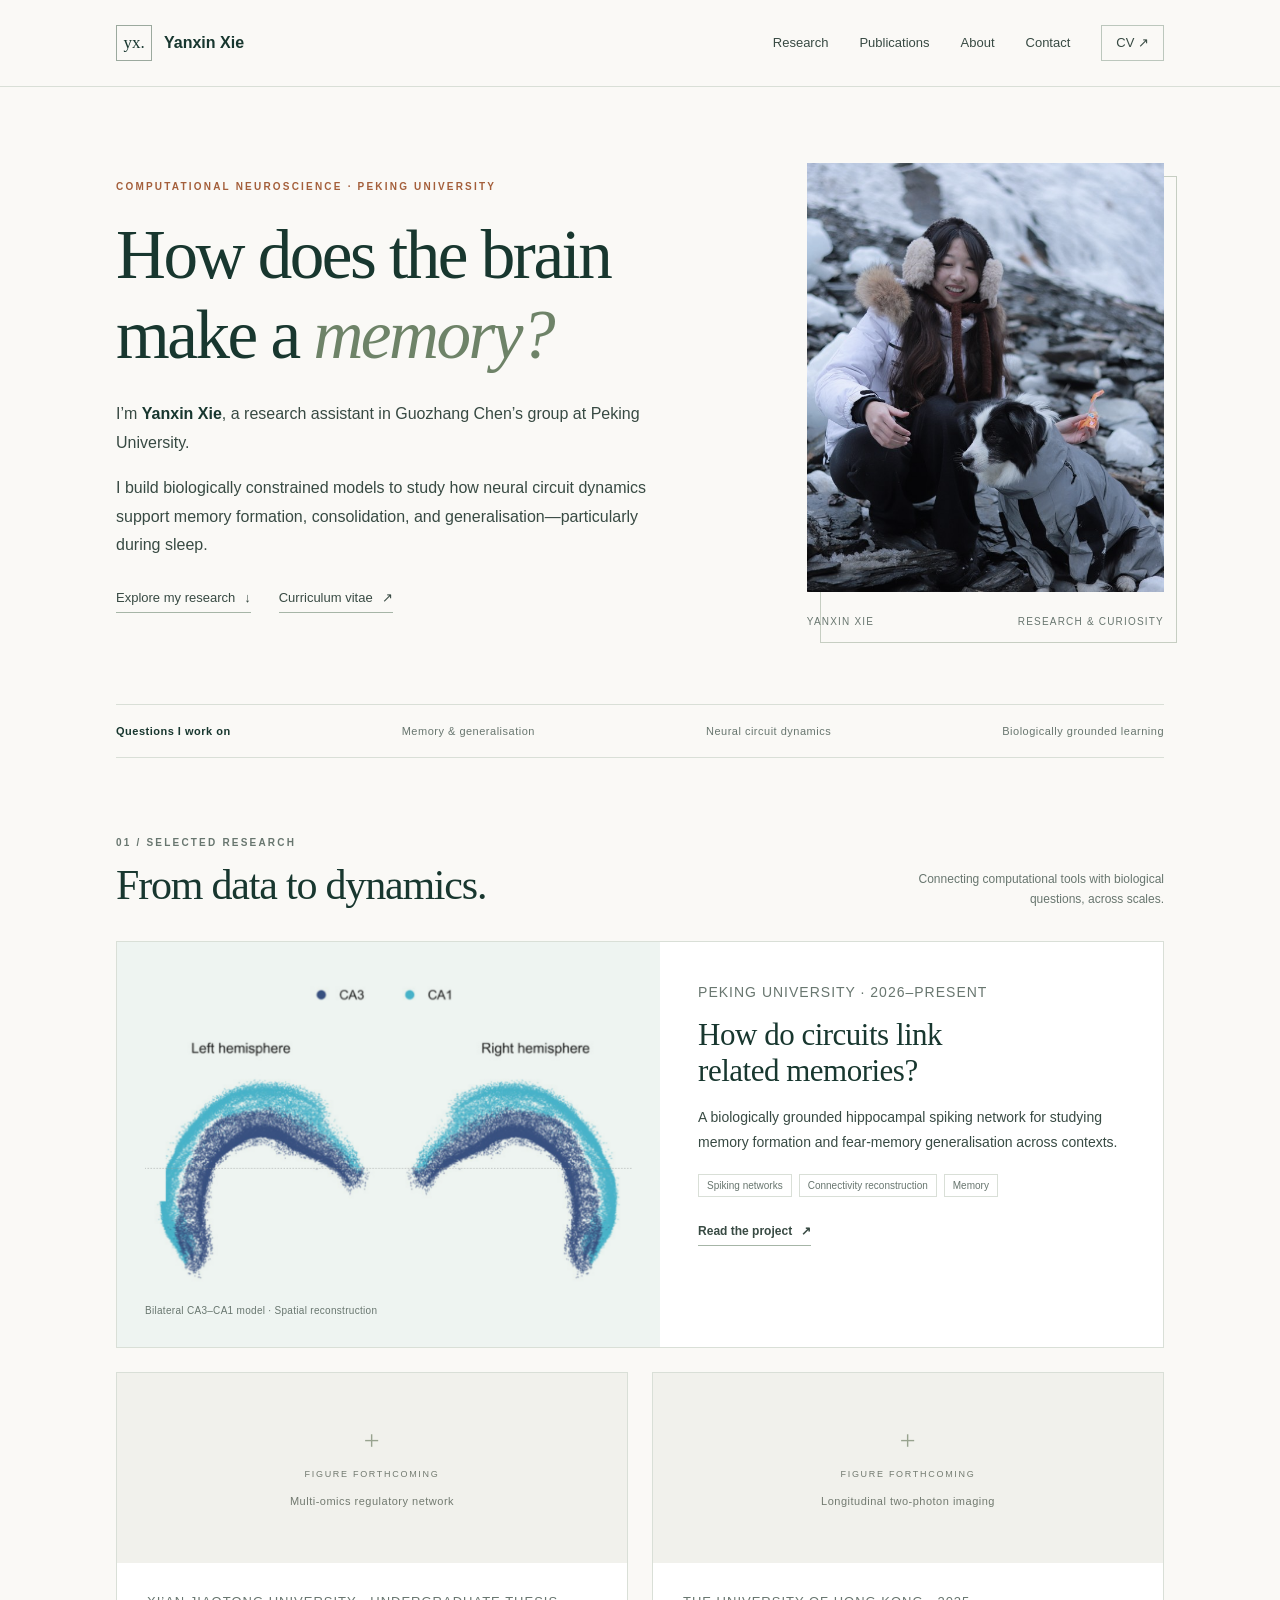
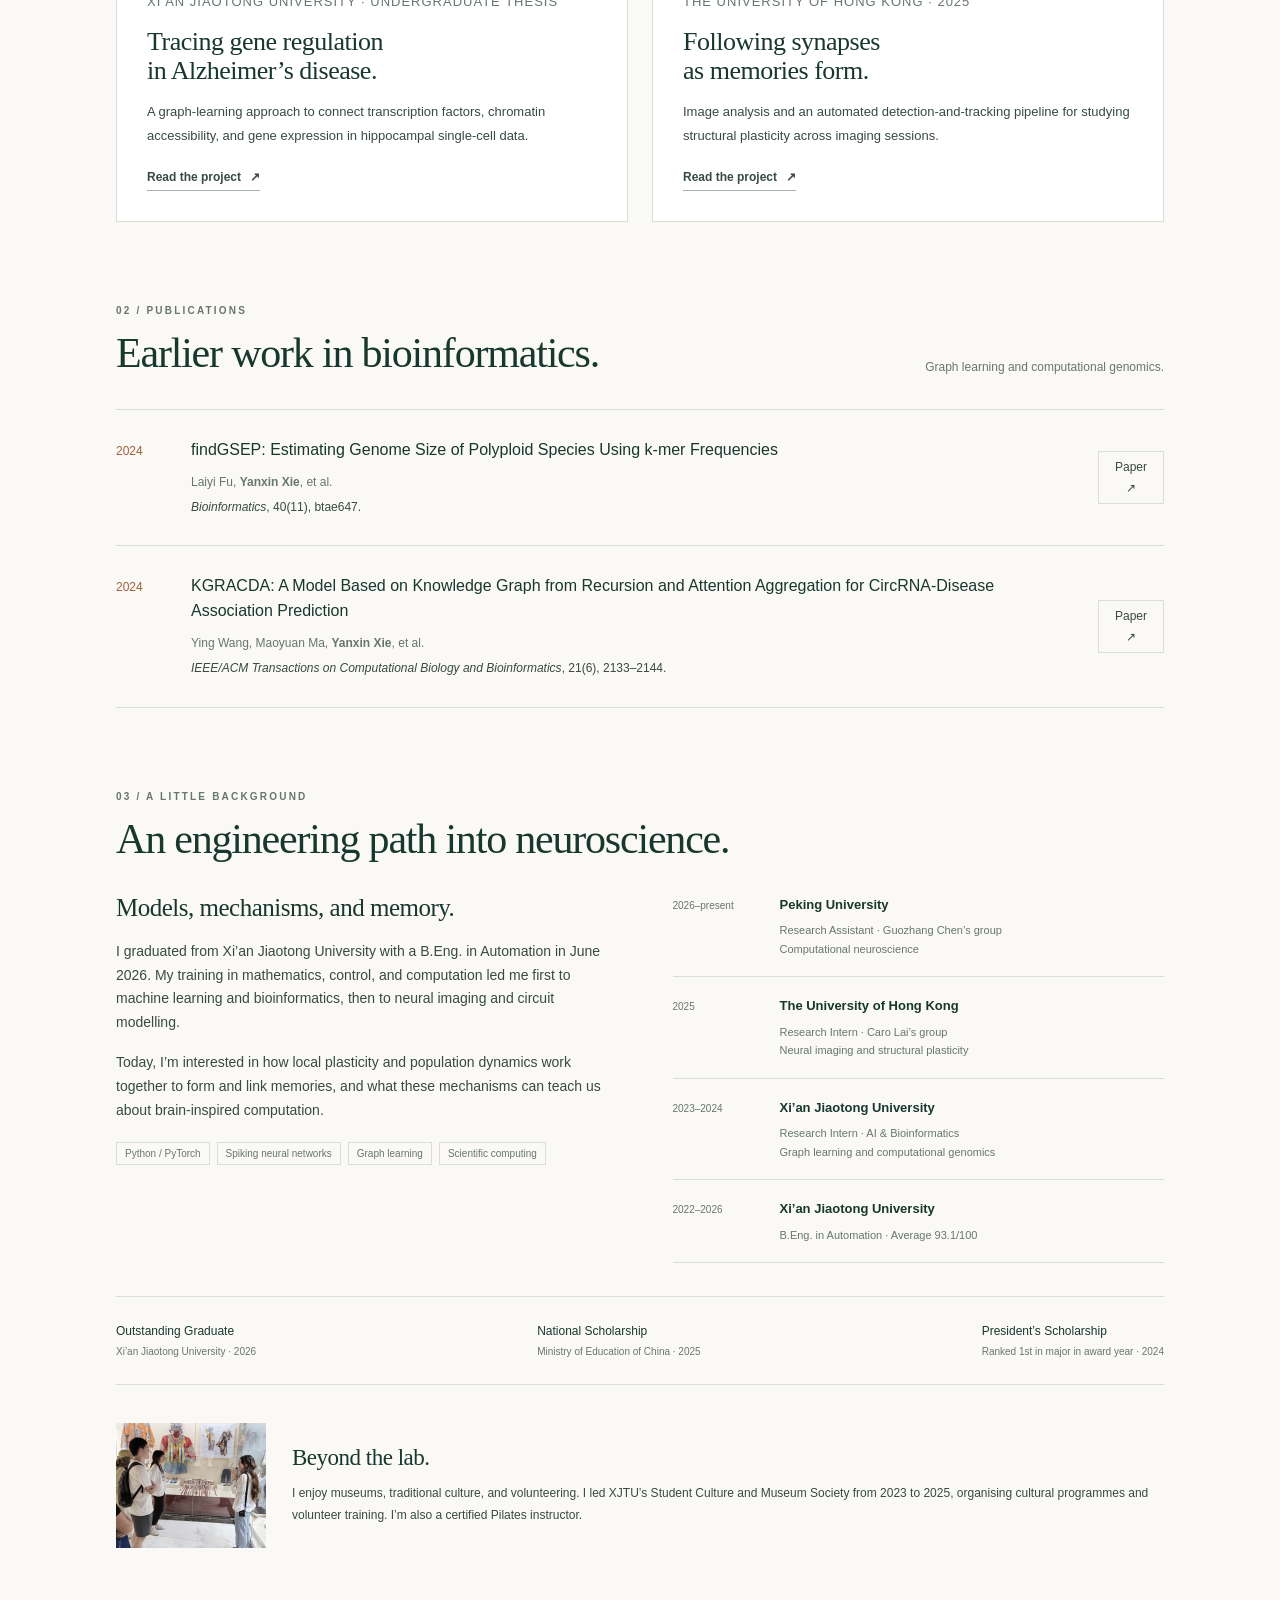
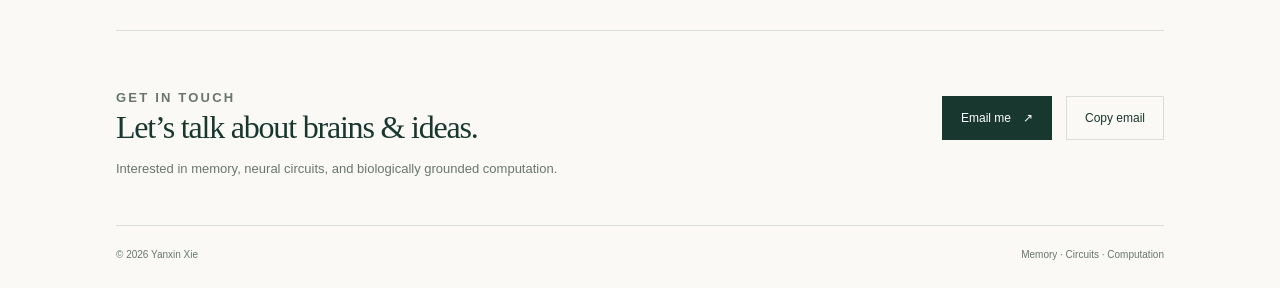
==== index.html @ 2ed0e7ca "Publish academic homepage and research portfolio" ====
<!doctype html>
<html lang="en"><head><meta charset="utf-8"><meta name="viewport" content="width=device-width, initial-scale=1">
<meta name="description" content="Yanxin Xie studies memory and neural circuit dynamics through biologically grounded modelling. Research assistant at Peking University."><meta name="theme-color" content="#18372f">
<meta property="og:title" content="Yanxin Xie | Computational Neuroscience"><meta property="og:description" content="Yanxin Xie studies memory and neural circuit dynamics through biologically grounded modelling. Research assistant at Peking University.">
<meta property="og:type" content="website"><meta property="og:url" content="https://yanxxie.github.io/">
<meta property="og:image" content="https://yanxxie.github.io/assets/portrait.jpg"><link rel="canonical" href="https://yanxxie.github.io/"><title>Yanxin Xie | Computational Neuroscience</title>
<link rel="icon" href="assets/favicon.svg" type="image/svg+xml"><link rel="stylesheet" href="styles.css">
<noscript><style>@media(max-width:600px){.menu-toggle{display:none}.header-inner{height:auto;min-height:70px;flex-wrap:wrap;padding-top:15px;padding-bottom:15px;gap:15px}.nav{display:flex;position:static;flex-wrap:wrap;padding:0;border:0;gap:16px;font-size:12px}}</style></noscript></head>
<body><a class="skip" href="#main">Skip to content</a>
<header class="site-header"><div class="container header-inner">
<a class="brand" href="index.html" aria-label="Yanxin Xie — home"><span class="monogram" aria-hidden="true">yx.</span>Yanxin Xie</a>
<button class="menu-toggle" type="button" aria-expanded="false" aria-controls="main-nav">Menu</button>
<nav class="nav" id="main-nav" aria-label="Main navigation">
<a href="index.html#research">Research</a><a href="index.html#publications">Publications</a>
<a href="index.html#about">About</a><a href="index.html#contact">Contact</a>
<a class="nav-cv" href="assets/Yanxin-Xie-CV.pdf">CV <span aria-hidden="true">↗</span></a></nav></div></header><main id="main" class="container">
<section class="hero" aria-labelledby="hero-title"><div>
<p class="eyebrow">Computational neuroscience · Peking University</p>
<h1 id="hero-title">How does the brain<br>make a <em>memory?</em></h1>
<div class="hero-intro"><p>I’m <strong>Yanxin Xie</strong>, a research assistant in Guozhang Chen’s group at Peking University.</p>
<p>I build biologically constrained models to study how neural circuit dynamics support memory formation, consolidation, and generalisation—particularly during sleep.</p></div>
<div class="hero-links"><a class="text-link" href="#research">Explore my research <span aria-hidden="true">↓</span></a>
<a class="text-link" href="assets/Yanxin-Xie-CV.pdf">Curriculum vitae <span aria-hidden="true">↗</span></a></div></div>
<figure class="portrait-wrap"><img class="portrait" src="assets/portrait.jpg" width="1100" height="733" alt="Yanxin Xie outdoors in a snowy landscape with a dog" fetchpriority="high">
<figcaption class="portrait-caption"><span>YANXIN XIE</span><span>RESEARCH &amp; CURIOSITY</span></figcaption></figure></section>
<div class="interest-strip" aria-label="Research interests"><span class="strip-label">Questions I work on</span><span>Memory &amp; generalisation</span><span>Neural circuit dynamics</span><span>Biologically grounded learning</span></div>
<section class="section" id="research" aria-labelledby="research-title"><div class="section-heading"><div><p class="eyebrow">01 / Selected research</p><h2 id="research-title">From data to dynamics.</h2></div><p class="section-note">Connecting computational tools with biological questions, across scales.</p></div>
<article class="featured"><div class="feature-figure"><img src="assets/bilateral-network.png" width="988" height="638" alt="Spatial reconstruction of left and right hippocampal CA3 and CA1 populations" loading="lazy"><p class="figure-label">Bilateral CA3–CA1 model · Spatial reconstruction</p></div>
<div class="feature-copy"><p class="project-meta">Peking University · 2026–present</p><h3>How do circuits link<br>related memories?</h3>
<p>A biologically grounded hippocampal spiking network for studying memory formation and fear-memory generalisation across contexts.</p>
<div class="tags"><span class="tag">Spiking networks</span><span class="tag">Connectivity reconstruction</span><span class="tag">Memory</span></div>
<a class="text-link project-link" href="research/memory.html">Read the project <span aria-hidden="true">↗</span></a></div></article>
<div class="project-grid"><article class="project-card"><div class="placeholder" role="img" aria-label="Reserved space for Multi-omics regulatory network; figure not yet provided"><span>Figure forthcoming</span>Multi-omics regulatory network</div><div class="card-copy"><p class="project-meta">Xi’an Jiaotong University · Undergraduate thesis</p><h3>Tracing gene regulation<br>in Alzheimer’s disease.</h3><p>A graph-learning approach to connect transcription factors, chromatin accessibility, and gene expression in hippocampal single-cell data.</p><a class="text-link project-link" href="research/multiomics.html">Read the project <span aria-hidden="true">↗</span></a></div></article>
<article class="project-card"><div class="placeholder" role="img" aria-label="Reserved space for Longitudinal two-photon imaging; figure not yet provided"><span>Figure forthcoming</span>Longitudinal two-photon imaging</div><div class="card-copy"><p class="project-meta">The University of Hong Kong · 2025</p><h3>Following synapses<br>as memories form.</h3><p>Image analysis and an automated detection-and-tracking pipeline for studying structural plasticity across imaging sessions.</p><a class="text-link project-link" href="research/imaging.html">Read the project <span aria-hidden="true">↗</span></a></div></article></div></section>
<section class="section" id="publications" aria-labelledby="publications-title"><div class="section-heading"><div><p class="eyebrow">02 / Publications</p><h2 id="publications-title">Earlier work in bioinformatics.</h2></div><p class="section-note">Graph learning and computational genomics.</p></div>
<div class="publications"><article class="publication"><span class="pub-year">2024</span><div><h3 class="pub-title"><a href="https://doi.org/10.1093/bioinformatics/btae647">findGSEP: Estimating Genome Size of Polyploid Species Using k-mer Frequencies</a></h3><p class="pub-authors">Laiyi Fu, <strong>Yanxin Xie</strong>, et al.</p><p class="pub-journal"><em>Bioinformatics</em>, 40(11), btae647.</p></div><a class="paper-link" href="https://doi.org/10.1093/bioinformatics/btae647" aria-label="Read the findGSEP paper">Paper ↗</a></article>
<article class="publication"><span class="pub-year">2024</span><div><h3 class="pub-title"><a href="https://doi.org/10.1109/TCBB.2024.3447110">KGRACDA: A Model Based on Knowledge Graph from Recursion and Attention Aggregation for CircRNA-Disease Association Prediction</a></h3><p class="pub-authors">Ying Wang, Maoyuan Ma, <strong>Yanxin Xie</strong>, et al.</p><p class="pub-journal"><em>IEEE/ACM Transactions on Computational Biology and Bioinformatics</em>, 21(6), 2133–2144.</p></div><a class="paper-link" href="https://doi.org/10.1109/TCBB.2024.3447110" aria-label="Read the KGRACDA paper">Paper ↗</a></article></div></section>
<section class="section" id="about" aria-labelledby="about-title"><div class="section-heading"><div><p class="eyebrow">03 / A little background</p><h2 id="about-title">An engineering path into neuroscience.</h2></div></div>
<div class="about-layout"><div class="about-copy"><h3>Models, mechanisms, and memory.</h3><p>I graduated from Xi’an Jiaotong University with a B.Eng. in Automation in June 2026. My training in mathematics, control, and computation led me first to machine learning and bioinformatics, then to neural imaging and circuit modelling.</p><p>Today, I’m interested in how local plasticity and population dynamics work together to form and link memories, and what these mechanisms can teach us about brain-inspired computation.</p><div class="tags"><span class="tag">Python / PyTorch</span><span class="tag">Spiking neural networks</span><span class="tag">Graph learning</span><span class="tag">Scientific computing</span></div></div>
<div aria-label="Education and research experience"><div class="experience-row"><span class="experience-date">2026–present</span><div><strong>Peking University</strong><p>Research Assistant · Guozhang Chen’s group<br>Computational neuroscience</p></div></div>
<div class="experience-row"><span class="experience-date">2025</span><div><strong>The University of Hong Kong</strong><p>Research Intern · Caro Lai’s group<br>Neural imaging and structural plasticity</p></div></div>
<div class="experience-row"><span class="experience-date">2023–2024</span><div><strong>Xi’an Jiaotong University</strong><p>Research Intern · AI &amp; Bioinformatics<br>Graph learning and computational genomics</p></div></div>
<div class="experience-row"><span class="experience-date">2022–2026</span><div><strong>Xi’an Jiaotong University</strong><p>B.Eng. in Automation · Average 93.1/100</p></div></div></div></div>
<div class="honors" aria-label="Selected honours"><div class="honor"><strong>Outstanding Graduate</strong><span>Xi’an Jiaotong University · 2026</span></div><div class="honor"><strong>National Scholarship</strong><span>Ministry of Education of China · 2025</span></div><div class="honor"><strong>President’s Scholarship</strong><span>Ranked 1st in major in award year · 2024</span></div></div>
<div class="beyond"><img src="assets/museum.jpg" width="450" height="600" alt="Yanxin Xie taking part in a museum interpretation activity" loading="lazy"><div><h3>Beyond the lab.</h3><p>I enjoy museums, traditional culture, and volunteering. I led XJTU’s Student Culture and Museum Society from 2023 to 2025, organising cultural programmes and volunteer training. I’m also a certified Pilates instructor.</p></div></div></section></main><div class="container"><section class="contact" id="contact" aria-labelledby="contact-title">
<div><p class="eyebrow">Get in touch</p><h2 id="contact-title">Let’s talk about brains &amp; ideas.</h2>
<p>Interested in memory, neural circuits, and biologically grounded computation.</p></div>
<div><div class="contact-actions"><a class="button" href="mailto:xyx18011603999@gmail.com">Email me <span aria-hidden="true">↗</span></a>
<button class="button secondary" type="button" data-copy-email>Copy email</button></div>
<span class="copy-status" role="status" aria-live="polite"></span></div></section>
<footer class="footer"><span>© 2026 Yanxin Xie</span><span>Memory · Circuits · Computation</span></footer></div>
<dialog class="lightbox" aria-label="Research figure enlarged"><button type="button" class="lightbox-close" aria-label="Close enlarged figure">×</button>
<img alt=""><p class="lightbox-caption"></p></dialog><script src="main.js" defer></script></body></html>
---- styles.css ----
/* Academic homepage draft; created 2026-11-20. Local fonts and assets only. */
:root{--paper:#faf9f6;--ink:#18372f;--text:#384a43;--muted:#68766f;--line:#d9dfd7;--accent:#a45f3b;--soft:#eef1e9;--white:#fff;--serif:Georgia,'Times New Roman',serif;--sans:Inter,'Helvetica Neue',Arial,sans-serif}
*{box-sizing:border-box}html{scroll-behavior:smooth;scroll-padding-top:100px}body{margin:0;background:var(--paper);color:var(--text);font:16px/1.7 var(--sans);-webkit-font-smoothing:antialiased}a{color:inherit;text-decoration:none}a:hover{color:var(--accent)}button{font:inherit;color:inherit}img{display:block;max-width:100%;height:auto}h1,h2,h3,p,figure{margin:0}h1,h2,h3{color:var(--ink);font-family:var(--serif);font-weight:400;line-height:1.15}h1{font-size:clamp(44px,5.4vw,72px);letter-spacing:-2.5px}h2{font-size:42px;letter-spacing:-1.2px}h3{font-size:27px;letter-spacing:-.5px}p+p{margin-top:16px}a,button,summary{touch-action:manipulation}a:focus-visible,button:focus-visible,summary:focus-visible{outline:2px solid var(--accent);outline-offset:5px}::selection{background:#d6e2d6}section{scroll-margin-top:100px}.container{max-width:1120px;padding:0 36px;margin:0 auto}.skip{position:fixed;left:15px;top:-80px;background:var(--ink);color:white;padding:10px;z-index:30}.skip:focus{top:10px}.site-header{position:sticky;top:0;z-index:10;background:rgba(250,249,246,.97);border-bottom:1px solid var(--line)}.header-inner{height:86px;display:flex;align-items:center;justify-content:space-between;gap:24px}.brand{display:flex;align-items:center;gap:12px;font-size:16px;font-weight:600;color:var(--ink)}.monogram{font-family:var(--serif);border:1px solid #9ba99e;width:36px;height:36px;display:grid;place-items:center;font-size:17px;font-weight:400}.nav{display:flex;align-items:center;gap:31px;font-size:13px}.nav a[aria-current=page]{color:var(--accent)}.nav-cv{border:1px solid #bcc7bd;padding:6px 14px}.menu-toggle{display:none;background:none;border:1px solid var(--line);padding:5px 12px;font-size:13px}.eyebrow{font-size:10px;font-weight:600;letter-spacing:2.2px;text-transform:uppercase;color:var(--muted);line-height:1.6}.hero{display:grid;grid-template-columns:1.65fr 1fr;gap:75px;align-items:center;padding-top:76px;padding-bottom:74px}.hero .eyebrow{color:var(--accent);margin-bottom:20px}.hero h1 em{color:#6e8368;font-style:italic}.hero-intro{margin-top:26px;max-width:560px;font-size:16px;line-height:1.8}.hero-intro strong{font-weight:600;color:var(--ink)}.hero-links{display:flex;gap:28px;flex-wrap:wrap;margin-top:27px;font-size:13px}.text-link{display:inline-flex;align-items:center;gap:9px;border-bottom:1px solid #a6b5a7;padding-bottom:3px}.portrait-wrap{position:relative;margin:0 0 0 10px}.portrait-wrap:before{content:'';position:absolute;inset:13px -13px -13px 13px;border:1px solid #c6cec2;z-index:-1}.portrait{width:100%;aspect-ratio:4/4.8;object-fit:cover;object-position:45% 45%;filter:saturate(.78)}.portrait-caption{margin-top:21px;font-size:10px;letter-spacing:1.2px;display:flex;justify-content:space-between;color:var(--muted)}.interest-strip{border-top:1px solid var(--line);border-bottom:1px solid var(--line);display:flex;justify-content:space-between;gap:20px;padding:17px 0;color:var(--muted);font-size:11px;letter-spacing:.5px}.interest-strip .strip-label{font-weight:600;color:var(--ink)}.section{padding-top:77px;padding-bottom:4px}.section-heading{display:flex;align-items:flex-end;justify-content:space-between;gap:25px;margin-bottom:31px}.section-heading .eyebrow{margin-bottom:10px}.section-note{font-size:12px;color:var(--muted);max-width:270px;text-align:right}.featured{display:grid;grid-template-columns:1.08fr 1fr;min-height:370px;border:1px solid var(--line);background:var(--white)}.feature-figure{background:#eef4f1;display:flex;flex-direction:column;justify-content:center;padding:28px;min-width:0;position:relative}.feature-figure img{width:100%;mix-blend-mode:multiply}.figure-label{margin-top:18px;font-size:10px;color:var(--muted);letter-spacing:.3px}.feature-copy{padding:38px;display:flex;flex-direction:column;align-items:flex-start}.project-meta{font-size:10px;letter-spacing:1px;text-transform:uppercase;color:var(--muted);margin-bottom:13px}.feature-copy h3{font-size:31px;margin-bottom:17px}.feature-copy p{font-size:14px;line-height:1.75}.tags{display:flex;gap:7px;flex-wrap:wrap;margin-top:20px}.tag{border:1px solid var(--line);padding:3px 8px;color:var(--muted);font-size:10px;line-height:1.5}.project-link{margin-top:24px;font-size:12px;font-weight:600}.project-grid{display:grid;grid-template-columns:1fr 1fr;gap:24px;margin-top:24px}.project-card{border:1px solid var(--line);background:var(--white);display:flex;flex-direction:column}.placeholder{background:#f1f1ec;min-height:190px;padding:22px;display:grid;place-content:center;gap:10px;text-align:center;color:#727a70;font-size:11px;letter-spacing:.5px}.placeholder:before{content:'+';font:28px var(--serif);color:#98a38f}.placeholder span{font-size:9px;letter-spacing:1.7px;text-transform:uppercase}.project-card .card-copy{padding:27px 30px 30px;display:flex;flex-direction:column;align-items:flex-start;flex:1}.project-card h3{font-size:26px;margin-bottom:14px}.project-card p{font-size:13px;line-height:1.8}.project-card .project-link{margin-top:auto;padding-top:20px}.publications{border-top:1px solid var(--line)}.publication{display:grid;grid-template-columns:55px 1fr 66px;gap:20px;padding:28px 0;border-bottom:1px solid var(--line)}.pub-year{font-size:12px;color:var(--accent);padding-top:3px}.pub-title{font-family:var(--sans);font-size:16px;line-height:1.55;font-weight:500;letter-spacing:0;color:var(--ink)}.pub-authors{font-size:12px;margin-top:9px;color:var(--muted)}.pub-journal{font-size:12px;margin-top:5px;color:var(--text)}.paper-link{font-size:12px;align-self:center;border:1px solid var(--line);padding:5px 10px;text-align:center}.about-layout{display:grid;grid-template-columns:1fr 1fr;gap:65px}.about-copy p{font-size:14px}.about-copy h3{font-size:25px;margin-bottom:17px}.experience-row{display:grid;grid-template-columns:90px 1fr;gap:17px;padding:18px 0;border-bottom:1px solid var(--line);font-size:12px}.experience-row:first-child{padding-top:0}.experience-date{font-size:10px;color:var(--muted);padding-top:3px}.experience-row strong{font-size:13px;color:var(--ink);font-weight:600}.experience-row p{font-size:11px;color:var(--muted);margin-top:5px}.honors{display:flex;gap:20px;justify-content:space-between;margin-top:33px;padding:24px 0;border-top:1px solid var(--line);border-bottom:1px solid var(--line)}.honor{font-size:11px;max-width:30%}.honor strong{font-weight:500;color:var(--ink);display:block;font-size:12px}.honor span{color:var(--muted);font-size:10px}.beyond{display:grid;grid-template-columns:150px 1fr;gap:26px;margin-top:38px;align-items:center}.beyond img{width:150px;aspect-ratio:1.2;object-fit:cover;object-position:50% 52%;filter:saturate(.65)}.beyond h3{font-size:23px;margin-bottom:10px}.beyond p{font-size:12px;line-height:1.85}.contact{margin-top:78px;padding:45px 0;border-top:1px solid var(--line);display:flex;justify-content:space-between;align-items:center;gap:30px}.contact h2{font-size:32px}.contact p{font-size:13px;color:var(--muted);margin-top:12px}.contact-actions{display:flex;align-items:center;gap:14px;flex-wrap:wrap}.button{display:inline-flex;align-items:center;gap:12px;padding:11px 18px;background:var(--ink);color:white;border:1px solid var(--ink);font-size:12px;cursor:pointer}.button:hover{background:#2e5144;color:white}.button.secondary{background:transparent;color:var(--ink);border-color:var(--line)}.copy-status{font-size:11px;display:block;min-height:20px}.footer{border-top:1px solid var(--line);padding:20px 0 25px;display:flex;justify-content:space-between;font-size:10px;color:var(--muted)}.detail-head{padding-top:48px;padding-bottom:35px;max-width:850px}.breadcrumb{font-size:11px;color:var(--muted);margin-bottom:39px}.detail-head .eyebrow{color:var(--accent);margin-bottom:18px}.detail-head h1{font-size:clamp(36px,4.7vw,56px);letter-spacing:-1.7px}.detail-deck{font-size:18px;line-height:1.75;margin-top:23px;max-width:760px;color:var(--muted)}.detail-meta{display:flex;flex-wrap:wrap;gap:15px 30px;font-size:12px;margin-top:24px}.detail-meta span{color:var(--muted)}.detail-body{max-width:850px;padding-bottom:40px}.detail-body h2{font-size:30px;margin-top:42px;margin-bottom:18px}.detail-body h3{font-size:23px;margin-top:25px;margin-bottom:12px}.detail-body p{font-size:15px;line-height:1.9}.detail-body ul{padding-left:21px;font-size:14px;line-height:1.95}.detail-figure{margin:30px 0;background:white;border:1px solid var(--line);padding:24px}.detail-figure img{width:100%;max-height:660px;object-fit:contain}.detail-figure figcaption{font-size:11px;line-height:1.8;color:var(--muted);margin-top:16px}.zoom-image{background:none;border:0;padding:0;width:100%;cursor:zoom-in}.status-note{border-left:2px solid #a5b49f;background:var(--soft);padding:19px 23px;font-size:13px;margin:28px 0}.status-note strong{color:var(--ink)}.detail-body .placeholder{min-height:280px;border:1px dashed #c4cbc0;margin:32px 0}.next-project{display:flex;justify-content:space-between;gap:24px;border-top:1px solid var(--line);padding-top:25px;margin-top:45px;font-size:12px}.lightbox{border:1px solid var(--line);padding:40px 22px 22px;max-width:95vw;max-height:94vh;background:var(--paper)}.lightbox::backdrop{background:rgba(10,25,20,.8)}.lightbox img{max-height:80vh;width:auto;max-width:87vw;object-fit:contain}.lightbox-close{position:absolute;right:12px;top:5px;border:0;background:none;cursor:pointer;font-size:22px;padding:3px 8px}.lightbox-caption{font-size:11px;max-width:850px;margin-top:12px}.no-js-note{display:none}
@media(min-width:1500px){.hero{padding-top:90px;padding-bottom:90px}}
@media(max-width:850px){.container{padding:0 25px}.hero{gap:38px;padding-top:54px;padding-bottom:55px;grid-template-columns:1.5fr 1fr}h1{font-size:51px}.hero-intro{font-size:14px}.nav{gap:20px}.featured{grid-template-columns:1fr 1fr}.feature-copy{padding:25px}.feature-copy h3{font-size:27px}.feature-figure{padding:20px}.about-layout{gap:35px}.interest-strip{flex-wrap:wrap;justify-content:flex-start;gap:10px 28px}.contact{align-items:flex-start;flex-direction:column}}
@media(max-width:600px){.container{padding:0 22px}.header-inner{height:70px}.brand{font-size:14px}.monogram{height:31px;width:31px;font-size:15px}.menu-toggle{display:block}.nav{display:none;position:absolute;left:0;right:0;top:70px;background:var(--paper);border-bottom:1px solid var(--line);padding:20px 23px;gap:19px;flex-wrap:wrap}.nav.is-open{display:flex}.hero{padding-top:39px;grid-template-columns:1fr;gap:35px;padding-bottom:39px}h1{font-size:47px;letter-spacing:-1.8px}.hero-intro{font-size:14px}.hero .eyebrow{font-size:9px}.portrait-wrap{max-width:300px;margin:0 12px 0 0;width:100%}.portrait{aspect-ratio:1.2;object-position:45% 34%}.portrait-caption{margin-top:19px}.interest-strip{font-size:10px;gap:9px 19px}.strip-label{width:100%}.section{padding-top:48px}.section-heading{align-items:flex-start;flex-direction:column;gap:12px;margin-bottom:23px}h2{font-size:35px}.section-note{text-align:left;max-width:none;font-size:11px}.featured{grid-template-columns:1fr}.feature-figure{padding:25px}.feature-copy{padding:27px}.feature-copy h3{font-size:29px}.project-grid{grid-template-columns:1fr;gap:20px;margin-top:20px}.placeholder{min-height:155px}.publication{grid-template-columns:36px 1fr;gap:12px;padding:24px 0}.paper-link{grid-column:2;justify-self:start;margin-top:0}.pub-title{font-size:14px}.pub-authors,.pub-journal{font-size:11px}.about-layout{grid-template-columns:1fr;gap:30px}.honors{flex-direction:column;gap:17px}.honor{max-width:none}.beyond{grid-template-columns:100px 1fr;gap:18px}.beyond img{width:100px;aspect-ratio:.85}.beyond h3{font-size:22px}.contact{margin-top:50px;padding:33px 0}.contact h2{font-size:29px}.footer{gap:15px;font-size:9px}.detail-head{padding-top:29px}.breadcrumb{margin-bottom:29px}.detail-head h1{font-size:39px;letter-spacing:-1px}.detail-deck{font-size:16px}.detail-body h2{font-size:28px}.detail-body p{font-size:14px}.detail-figure{padding:13px}.detail-body .placeholder{min-height:200px}.next-project{font-size:11px}.lightbox{padding:40px 12px 15px}.lightbox img{max-width:85vw}}
@media(prefers-reduced-motion:reduce){html{scroll-behavior:auto}}
@media print{.site-header,.hero-links,.contact-actions,.menu-toggle,.lightbox,.next-project{display:none!important}.container{max-width:none;padding:0}.hero{padding:20px 0;gap:30px}.section{padding-top:25px}body{background:white;font-size:11pt}.featured,.project-card,.publication,.detail-figure{break-inside:avoid}.portrait-wrap:before{display:none}a{text-decoration:none}.footer{margin-top:20px}}
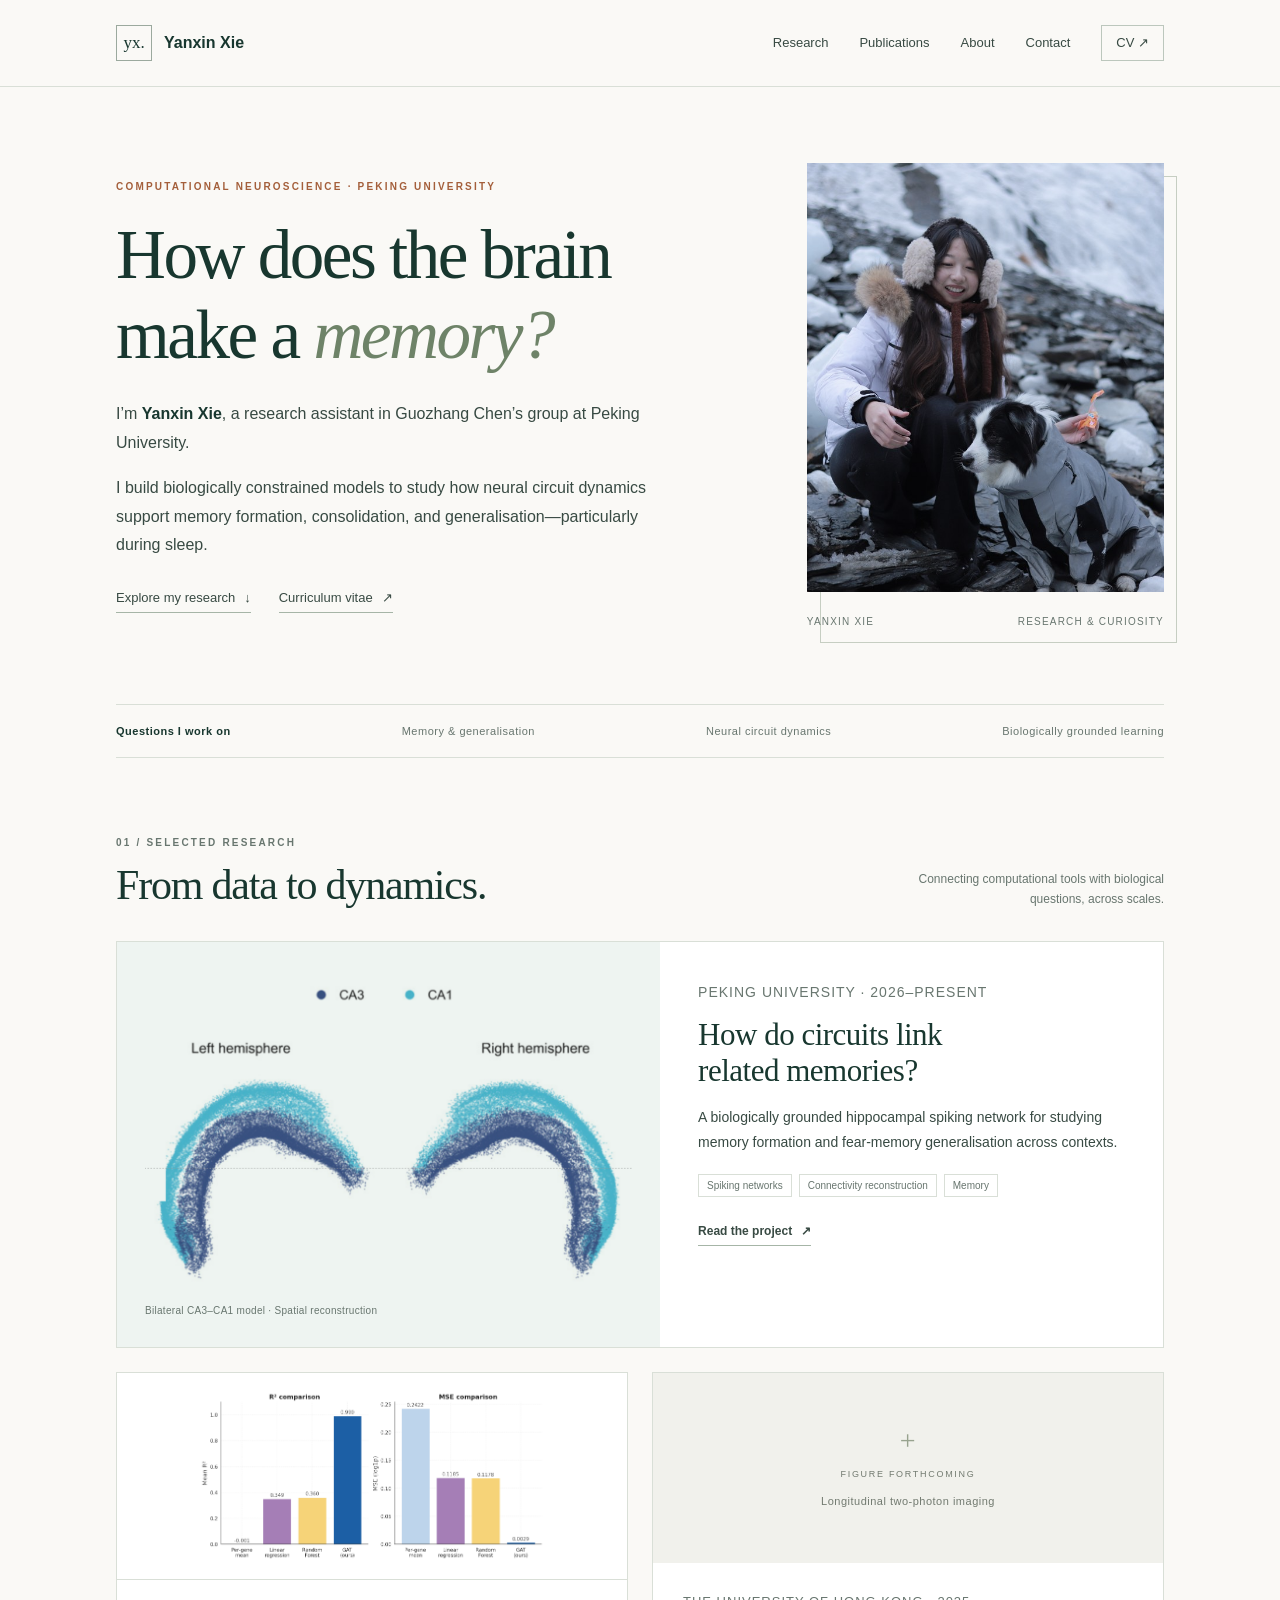
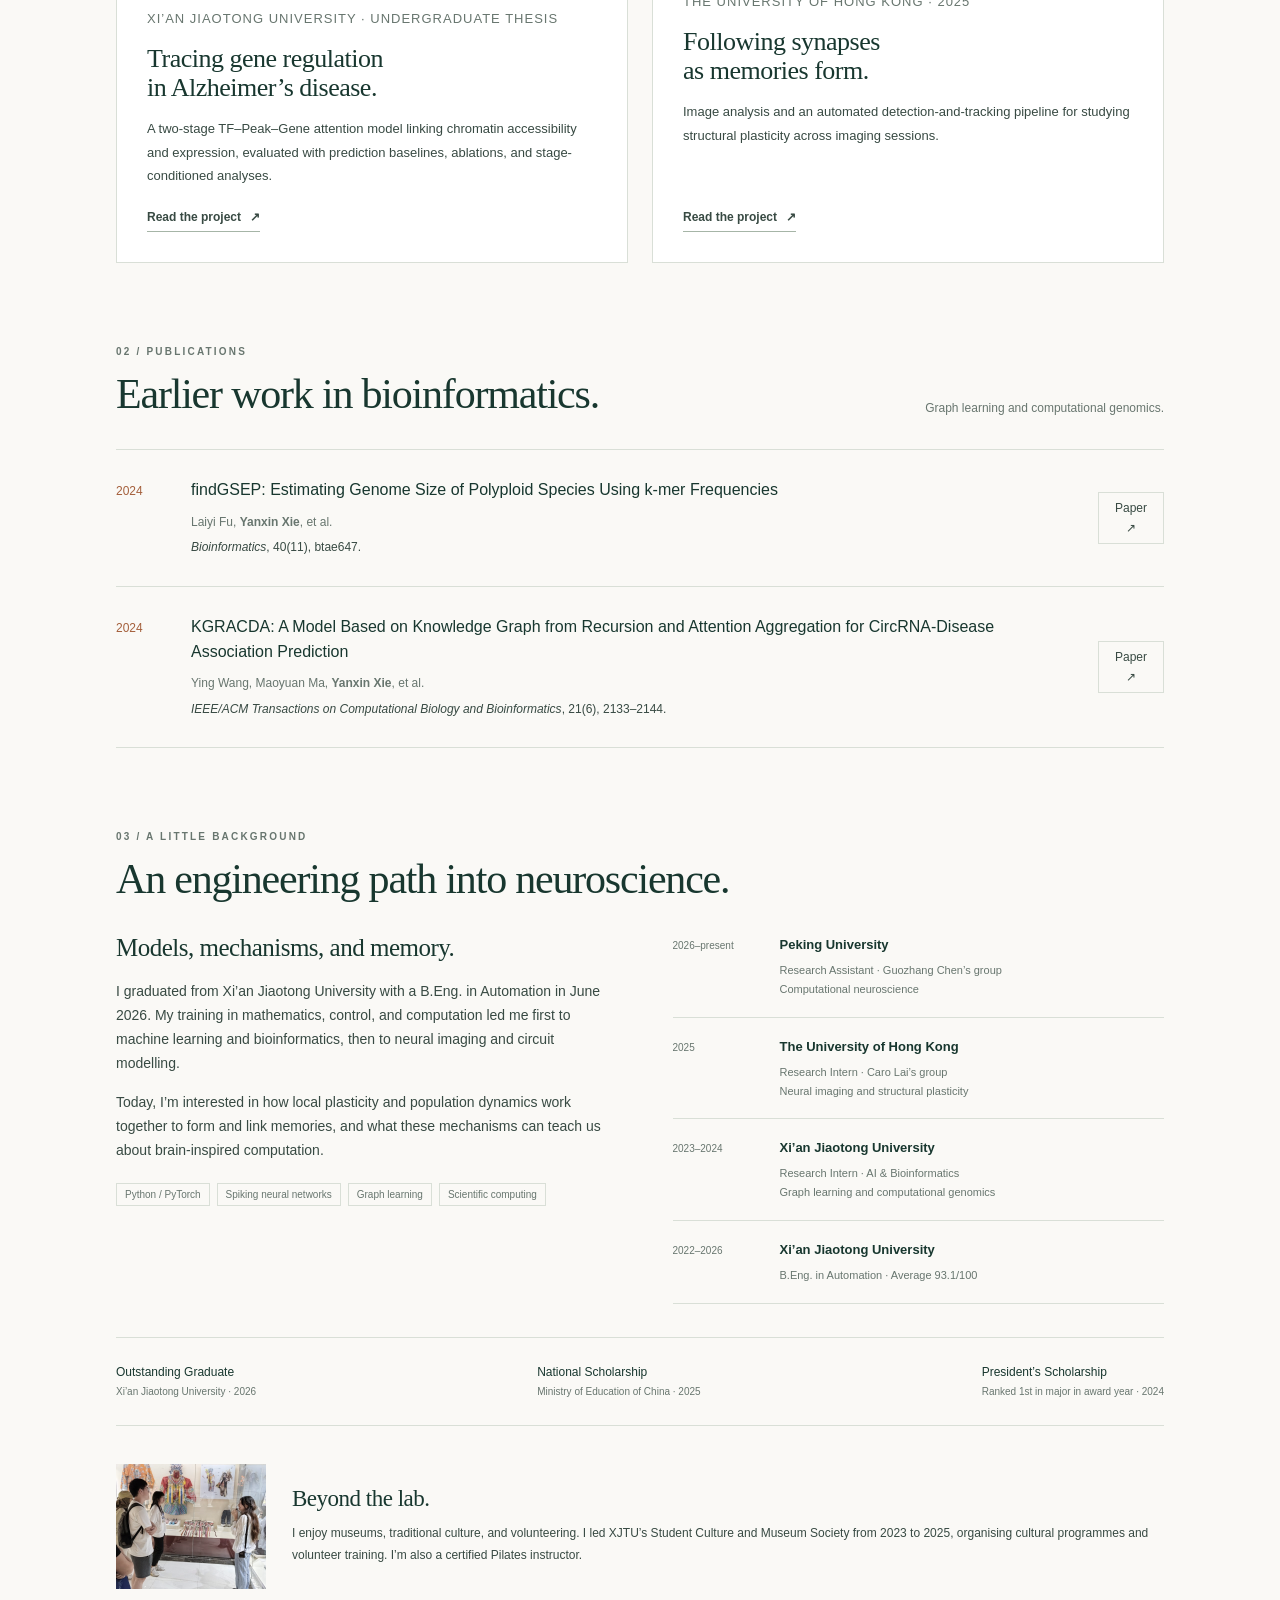
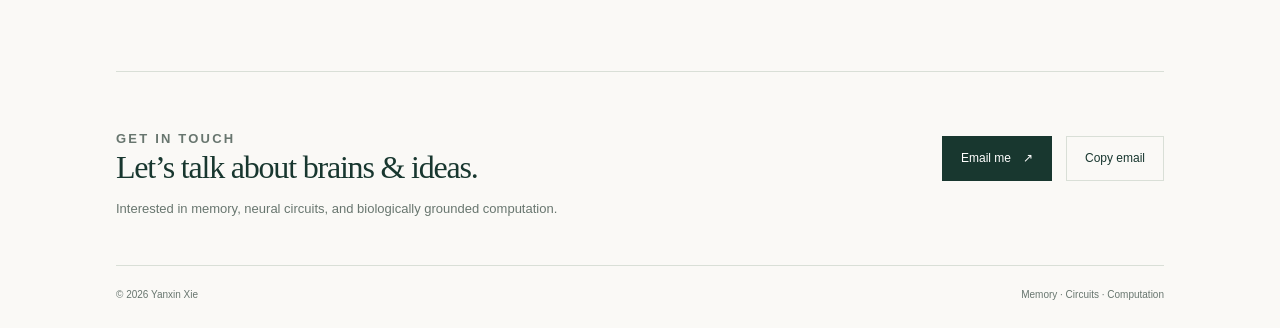
==== commit fb1a97ff: "Expand undergraduate thesis project with methods and original figures" ====
--- a/index.html
+++ b/index.html
@@ -30,7 +30,7 @@
 <p>A biologically grounded hippocampal spiking network for studying memory formation and fear-memory generalisation across contexts.</p>
 <div class="tags"><span class="tag">Spiking networks</span><span class="tag">Connectivity reconstruction</span><span class="tag">Memory</span></div>
 <a class="text-link project-link" href="research/memory.html">Read the project <span aria-hidden="true">↗</span></a></div></article>
-<div class="project-grid"><article class="project-card"><div class="placeholder" role="img" aria-label="Reserved space for Multi-omics regulatory network; figure not yet provided"><span>Figure forthcoming</span>Multi-omics regulatory network</div><div class="card-copy"><p class="project-meta">Xi’an Jiaotong University · Undergraduate thesis</p><h3>Tracing gene regulation<br>in Alzheimer’s disease.</h3><p>A graph-learning approach to connect transcription factors, chromatin accessibility, and gene expression in hippocampal single-cell data.</p><a class="text-link project-link" href="research/multiomics.html">Read the project <span aria-hidden="true">↗</span></a></div></article>
+<div class="project-grid"><article class="project-card"><a class="project-image" href="research/multiomics.html" aria-label="Read the multi-omics thesis project"><img src="assets/thesis_baselines_original.png" width="1486" height="731" alt="Thesis validation comparison between graph attention and non-graph baselines" loading="lazy"></a><div class="card-copy"><p class="project-meta">Xi’an Jiaotong University · Undergraduate thesis</p><h3>Tracing gene regulation<br>in Alzheimer’s disease.</h3><p>A two-stage TF–Peak–Gene attention model linking chromatin accessibility and expression, evaluated with prediction baselines, ablations, and stage-conditioned analyses.</p><a class="text-link project-link" href="research/multiomics.html">Read the project <span aria-hidden="true">↗</span></a></div></article>
 <article class="project-card"><div class="placeholder" role="img" aria-label="Reserved space for Longitudinal two-photon imaging; figure not yet provided"><span>Figure forthcoming</span>Longitudinal two-photon imaging</div><div class="card-copy"><p class="project-meta">The University of Hong Kong · 2025</p><h3>Following synapses<br>as memories form.</h3><p>Image analysis and an automated detection-and-tracking pipeline for studying structural plasticity across imaging sessions.</p><a class="text-link project-link" href="research/imaging.html">Read the project <span aria-hidden="true">↗</span></a></div></article></div></section>
 <section class="section" id="publications" aria-labelledby="publications-title"><div class="section-heading"><div><p class="eyebrow">02 / Publications</p><h2 id="publications-title">Earlier work in bioinformatics.</h2></div><p class="section-note">Graph learning and computational genomics.</p></div>
 <div class="publications"><article class="publication"><span class="pub-year">2024</span><div><h3 class="pub-title"><a href="https://doi.org/10.1093/bioinformatics/btae647">findGSEP: Estimating Genome Size of Polyploid Species Using k-mer Frequencies</a></h3><p class="pub-authors">Laiyi Fu, <strong>Yanxin Xie</strong>, et al.</p><p class="pub-journal"><em>Bioinformatics</em>, 40(11), btae647.</p></div><a class="paper-link" href="https://doi.org/10.1093/bioinformatics/btae647" aria-label="Read the findGSEP paper">Paper ↗</a></article>
--- a/styles.css
+++ b/styles.css
@@ -6,3 +6,6 @@
 @media(max-width:600px){.container{padding:0 22px}.header-inner{height:70px}.brand{font-size:14px}.monogram{height:31px;width:31px;font-size:15px}.menu-toggle{display:block}.nav{display:none;position:absolute;left:0;right:0;top:70px;background:var(--paper);border-bottom:1px solid var(--line);padding:20px 23px;gap:19px;flex-wrap:wrap}.nav.is-open{display:flex}.hero{padding-top:39px;grid-template-columns:1fr;gap:35px;padding-bottom:39px}h1{font-size:47px;letter-spacing:-1.8px}.hero-intro{font-size:14px}.hero .eyebrow{font-size:9px}.portrait-wrap{max-width:300px;margin:0 12px 0 0;width:100%}.portrait{aspect-ratio:1.2;object-position:45% 34%}.portrait-caption{margin-top:19px}.interest-strip{font-size:10px;gap:9px 19px}.strip-label{width:100%}.section{padding-top:48px}.section-heading{align-items:flex-start;flex-direction:column;gap:12px;margin-bottom:23px}h2{font-size:35px}.section-note{text-align:left;max-width:none;font-size:11px}.featured{grid-template-columns:1fr}.feature-figure{padding:25px}.feature-copy{padding:27px}.feature-copy h3{font-size:29px}.project-grid{grid-template-columns:1fr;gap:20px;margin-top:20px}.placeholder{min-height:155px}.publication{grid-template-columns:36px 1fr;gap:12px;padding:24px 0}.paper-link{grid-column:2;justify-self:start;margin-top:0}.pub-title{font-size:14px}.pub-authors,.pub-journal{font-size:11px}.about-layout{grid-template-columns:1fr;gap:30px}.honors{flex-direction:column;gap:17px}.honor{max-width:none}.beyond{grid-template-columns:100px 1fr;gap:18px}.beyond img{width:100px;aspect-ratio:.85}.beyond h3{font-size:22px}.contact{margin-top:50px;padding:33px 0}.contact h2{font-size:29px}.footer{gap:15px;font-size:9px}.detail-head{padding-top:29px}.breadcrumb{margin-bottom:29px}.detail-head h1{font-size:39px;letter-spacing:-1px}.detail-deck{font-size:16px}.detail-body h2{font-size:28px}.detail-body p{font-size:14px}.detail-figure{padding:13px}.detail-body .placeholder{min-height:200px}.next-project{font-size:11px}.lightbox{padding:40px 12px 15px}.lightbox img{max-width:85vw}}
 @media(prefers-reduced-motion:reduce){html{scroll-behavior:auto}}
 @media print{.site-header,.hero-links,.contact-actions,.menu-toggle,.lightbox,.next-project{display:none!important}.container{max-width:none;padding:0}.hero{padding:20px 0;gap:30px}.section{padding-top:25px}body{background:white;font-size:11pt}.featured,.project-card,.publication,.detail-figure{break-inside:avoid}.portrait-wrap:before{display:none}a{text-decoration:none}.footer{margin-top:20px}}
+
+/* Thesis figure card, added 2026-11-20. Original images remain uncropped. */
+.project-image{display:flex;align-items:center;justify-content:center;min-height:190px;background:#fff;border-bottom:1px solid var(--line);padding:18px}.project-image img{width:100%;height:170px;object-fit:contain}.detail-figure:has(img[src*="thesis_architecture"]){padding:24px 12px}.detail-figure img[src*="thesis_architecture"]{max-height:850px}
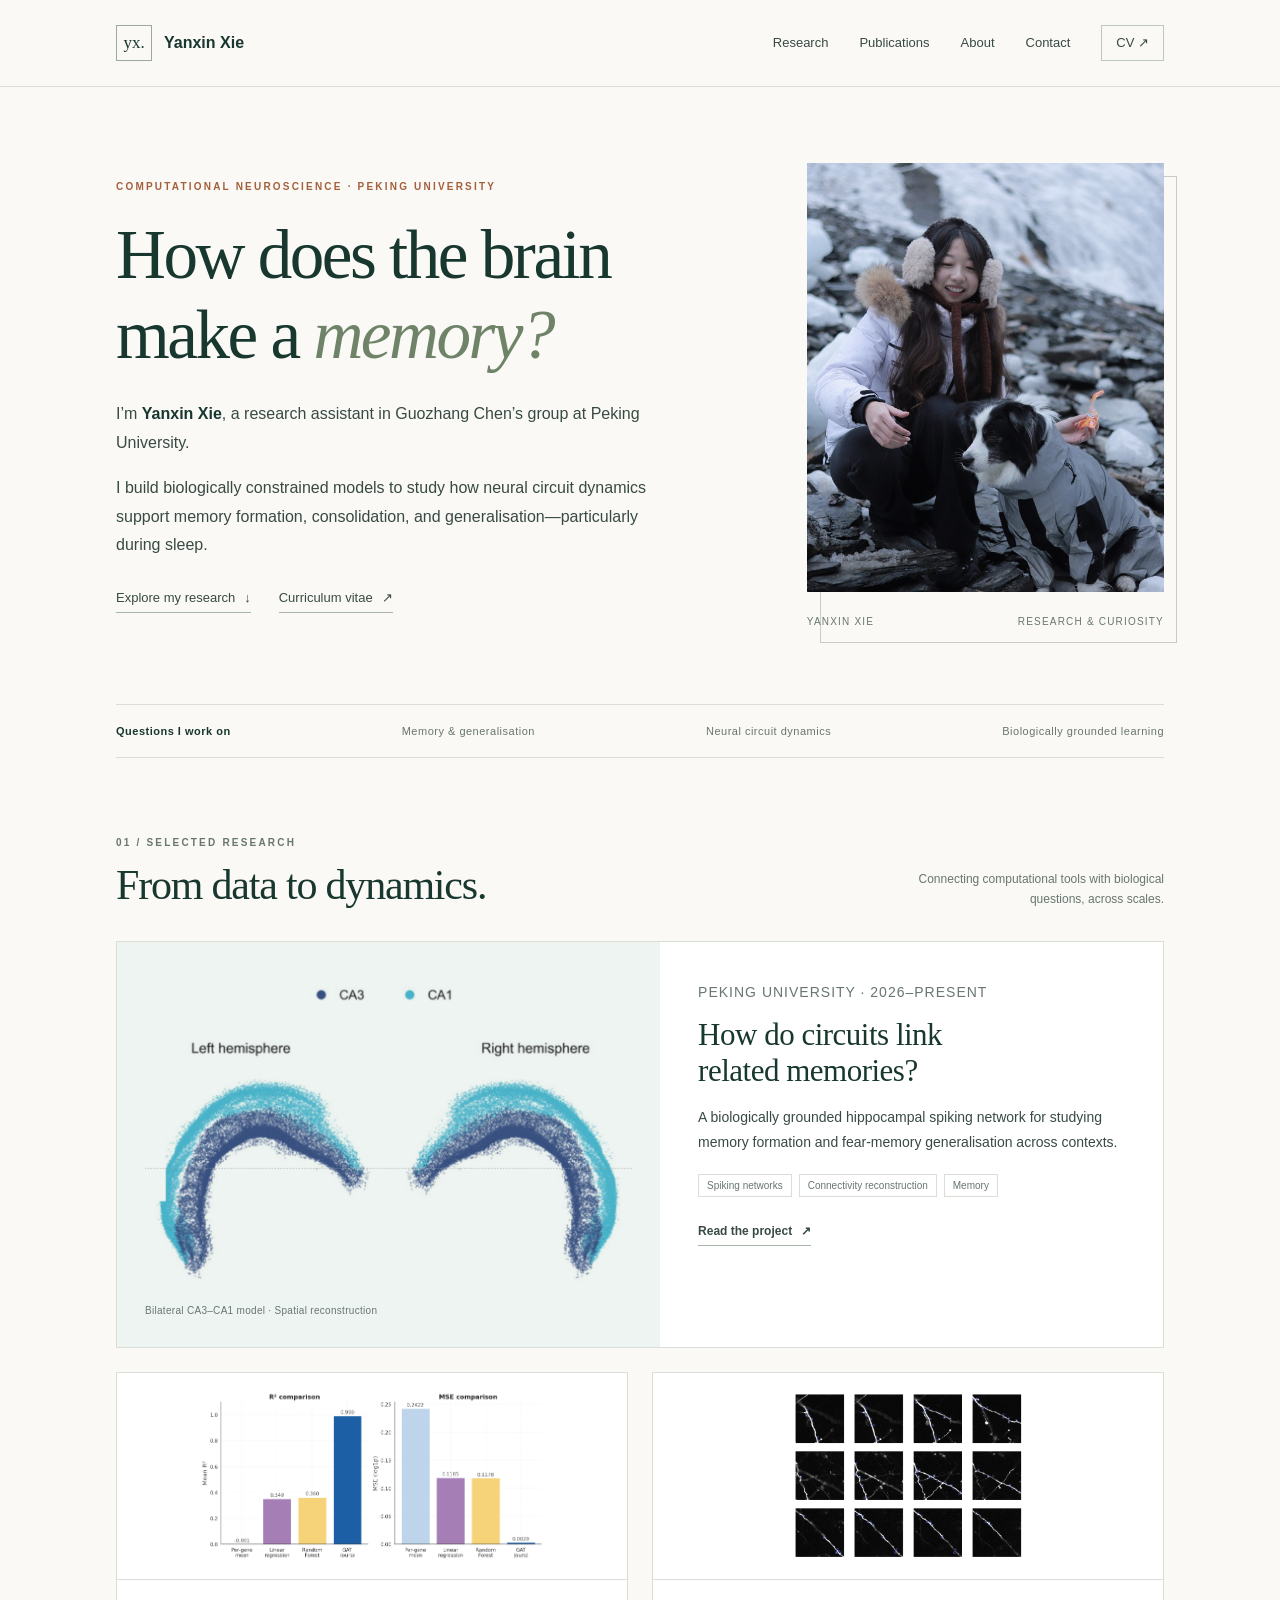
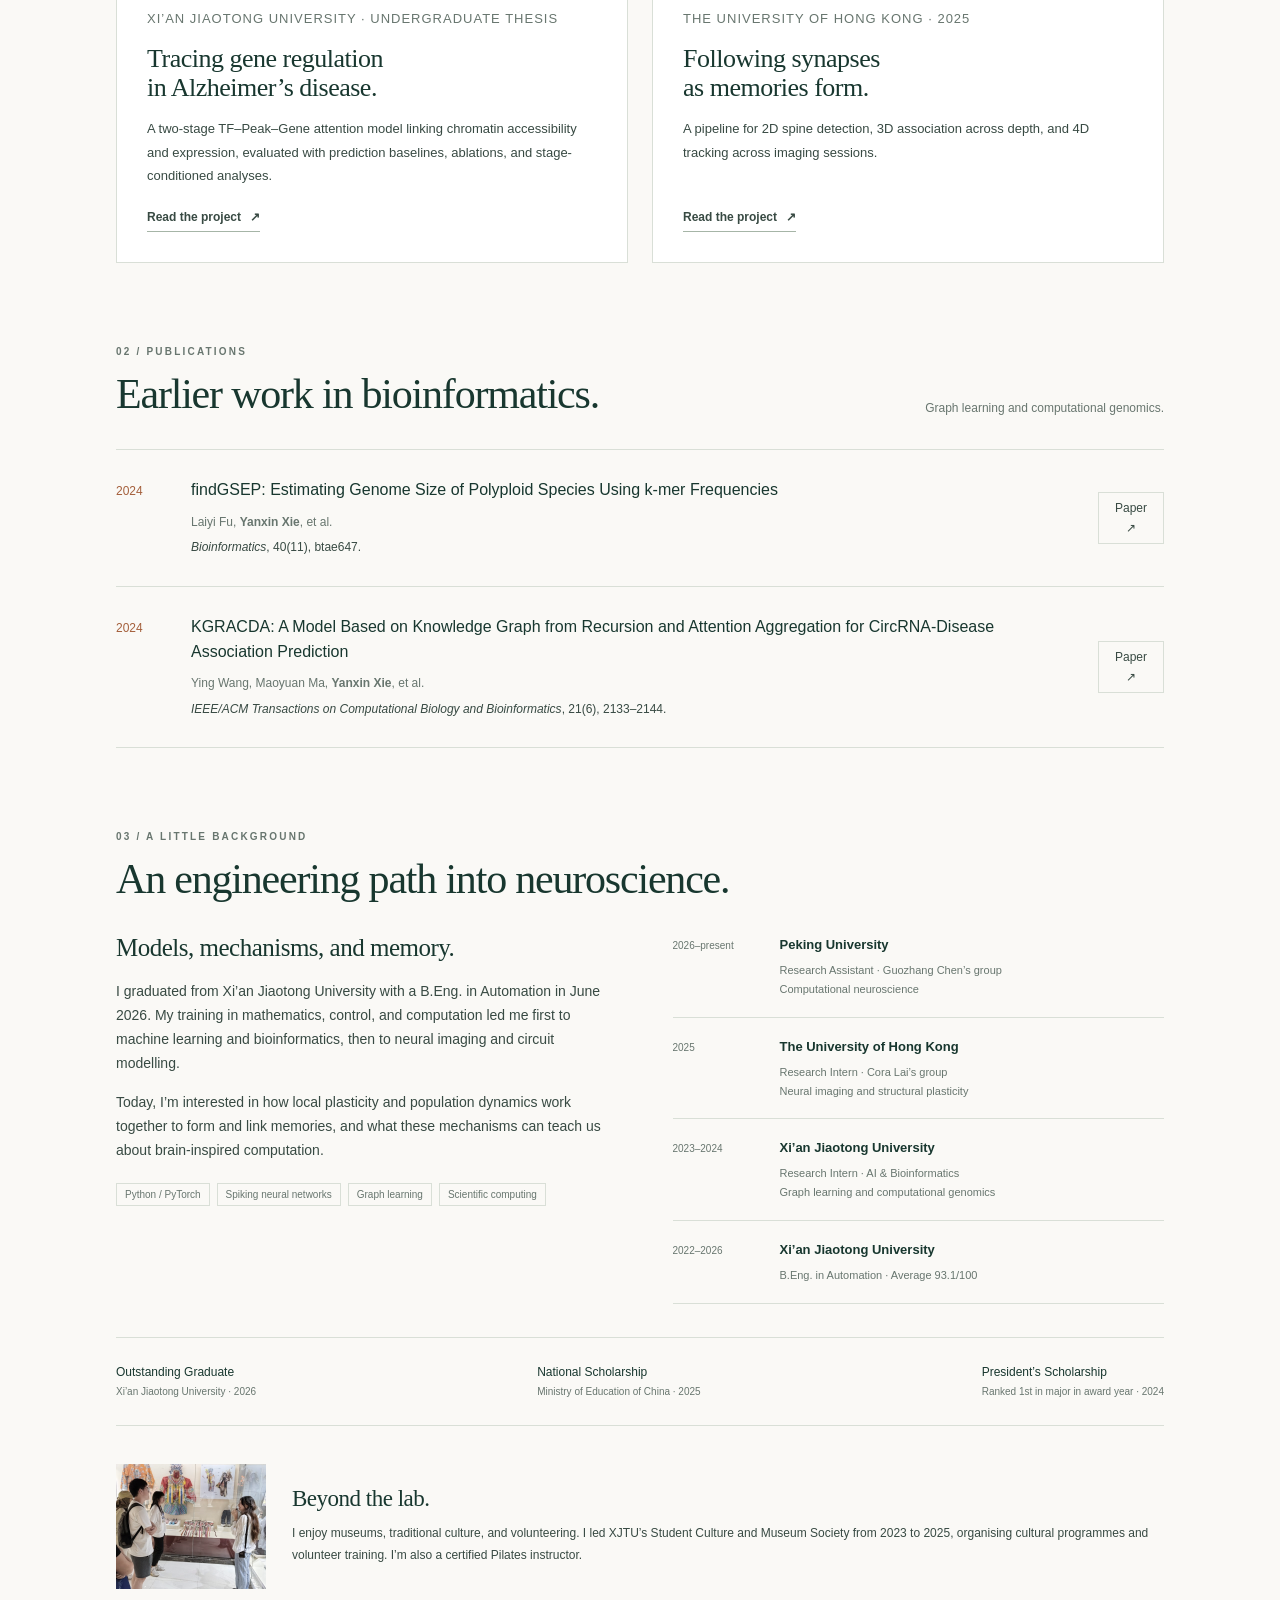
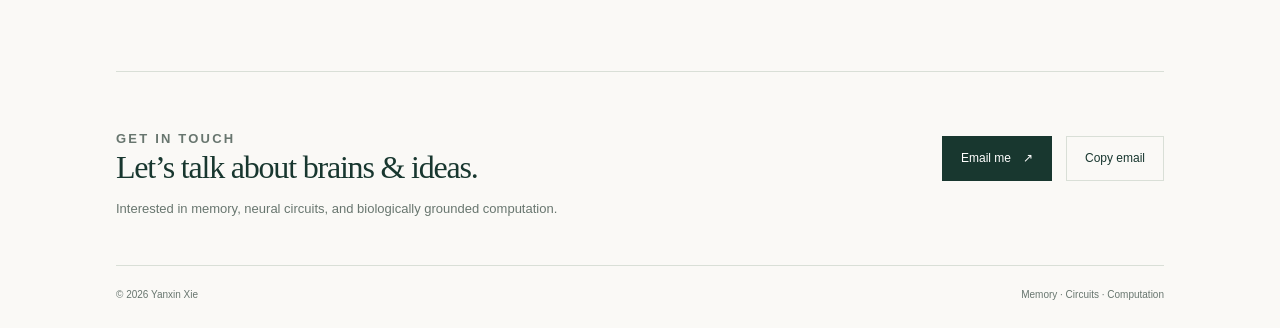
==== commit 259b97c6: "Add concise HKU spine-detection and tracking results with figures" ====
--- a/index.html
+++ b/index.html
@@ -31,14 +31,14 @@
 <div class="tags"><span class="tag">Spiking networks</span><span class="tag">Connectivity reconstruction</span><span class="tag">Memory</span></div>
 <a class="text-link project-link" href="research/memory.html">Read the project <span aria-hidden="true">↗</span></a></div></article>
 <div class="project-grid"><article class="project-card"><a class="project-image" href="research/multiomics.html" aria-label="Read the multi-omics thesis project"><img src="assets/thesis_baselines_original.png" width="1486" height="731" alt="Thesis validation comparison between graph attention and non-graph baselines" loading="lazy"></a><div class="card-copy"><p class="project-meta">Xi’an Jiaotong University · Undergraduate thesis</p><h3>Tracing gene regulation<br>in Alzheimer’s disease.</h3><p>A two-stage TF–Peak–Gene attention model linking chromatin accessibility and expression, evaluated with prediction baselines, ablations, and stage-conditioned analyses.</p><a class="text-link project-link" href="research/multiomics.html">Read the project <span aria-hidden="true">↗</span></a></div></article>
-<article class="project-card"><div class="placeholder" role="img" aria-label="Reserved space for Longitudinal two-photon imaging; figure not yet provided"><span>Figure forthcoming</span>Longitudinal two-photon imaging</div><div class="card-copy"><p class="project-meta">The University of Hong Kong · 2025</p><h3>Following synapses<br>as memories form.</h3><p>Image analysis and an automated detection-and-tracking pipeline for studying structural plasticity across imaging sessions.</p><a class="text-link project-link" href="research/imaging.html">Read the project <span aria-hidden="true">↗</span></a></div></article></div></section>
+<article class="project-card"><a class="project-image" href="research/imaging.html" aria-label="Read the HKU spine-tracking project"><img src="assets/hku_detection_2d_v4.png" width="1457" height="1057" alt="Two-photon microscopy images with blue boxes marking detected dendritic spines" loading="lazy"></a><div class="card-copy"><p class="project-meta">The University of Hong Kong · 2025</p><h3>Following synapses<br>as memories form.</h3><p>A pipeline for 2D spine detection, 3D association across depth, and 4D tracking across imaging sessions.</p><a class="text-link project-link" href="research/imaging.html">Read the project <span aria-hidden="true">↗</span></a></div></article></div></section>
 <section class="section" id="publications" aria-labelledby="publications-title"><div class="section-heading"><div><p class="eyebrow">02 / Publications</p><h2 id="publications-title">Earlier work in bioinformatics.</h2></div><p class="section-note">Graph learning and computational genomics.</p></div>
 <div class="publications"><article class="publication"><span class="pub-year">2024</span><div><h3 class="pub-title"><a href="https://doi.org/10.1093/bioinformatics/btae647">findGSEP: Estimating Genome Size of Polyploid Species Using k-mer Frequencies</a></h3><p class="pub-authors">Laiyi Fu, <strong>Yanxin Xie</strong>, et al.</p><p class="pub-journal"><em>Bioinformatics</em>, 40(11), btae647.</p></div><a class="paper-link" href="https://doi.org/10.1093/bioinformatics/btae647" aria-label="Read the findGSEP paper">Paper ↗</a></article>
 <article class="publication"><span class="pub-year">2024</span><div><h3 class="pub-title"><a href="https://doi.org/10.1109/TCBB.2024.3447110">KGRACDA: A Model Based on Knowledge Graph from Recursion and Attention Aggregation for CircRNA-Disease Association Prediction</a></h3><p class="pub-authors">Ying Wang, Maoyuan Ma, <strong>Yanxin Xie</strong>, et al.</p><p class="pub-journal"><em>IEEE/ACM Transactions on Computational Biology and Bioinformatics</em>, 21(6), 2133–2144.</p></div><a class="paper-link" href="https://doi.org/10.1109/TCBB.2024.3447110" aria-label="Read the KGRACDA paper">Paper ↗</a></article></div></section>
 <section class="section" id="about" aria-labelledby="about-title"><div class="section-heading"><div><p class="eyebrow">03 / A little background</p><h2 id="about-title">An engineering path into neuroscience.</h2></div></div>
 <div class="about-layout"><div class="about-copy"><h3>Models, mechanisms, and memory.</h3><p>I graduated from Xi’an Jiaotong University with a B.Eng. in Automation in June 2026. My training in mathematics, control, and computation led me first to machine learning and bioinformatics, then to neural imaging and circuit modelling.</p><p>Today, I’m interested in how local plasticity and population dynamics work together to form and link memories, and what these mechanisms can teach us about brain-inspired computation.</p><div class="tags"><span class="tag">Python / PyTorch</span><span class="tag">Spiking neural networks</span><span class="tag">Graph learning</span><span class="tag">Scientific computing</span></div></div>
 <div aria-label="Education and research experience"><div class="experience-row"><span class="experience-date">2026–present</span><div><strong>Peking University</strong><p>Research Assistant · Guozhang Chen’s group<br>Computational neuroscience</p></div></div>
-<div class="experience-row"><span class="experience-date">2025</span><div><strong>The University of Hong Kong</strong><p>Research Intern · Caro Lai’s group<br>Neural imaging and structural plasticity</p></div></div>
+<div class="experience-row"><span class="experience-date">2025</span><div><strong>The University of Hong Kong</strong><p>Research Intern · Cora Lai’s group<br>Neural imaging and structural plasticity</p></div></div>
 <div class="experience-row"><span class="experience-date">2023–2024</span><div><strong>Xi’an Jiaotong University</strong><p>Research Intern · AI &amp; Bioinformatics<br>Graph learning and computational genomics</p></div></div>
 <div class="experience-row"><span class="experience-date">2022–2026</span><div><strong>Xi’an Jiaotong University</strong><p>B.Eng. in Automation · Average 93.1/100</p></div></div></div></div>
 <div class="honors" aria-label="Selected honours"><div class="honor"><strong>Outstanding Graduate</strong><span>Xi’an Jiaotong University · 2026</span></div><div class="honor"><strong>National Scholarship</strong><span>Ministry of Education of China · 2025</span></div><div class="honor"><strong>President’s Scholarship</strong><span>Ranked 1st in major in award year · 2024</span></div></div>
@@ -50,4 +50,4 @@
 <span class="copy-status" role="status" aria-live="polite"></span></div></section>
 <footer class="footer"><span>© 2026 Yanxin Xie</span><span>Memory · Circuits · Computation</span></footer></div>
 <dialog class="lightbox" aria-label="Research figure enlarged"><button type="button" class="lightbox-close" aria-label="Close enlarged figure">×</button>
-<img alt=""><p class="lightbox-caption"></p></dialog><script src="main.js" defer></script></body></html>+<img alt=""><p class="lightbox-caption"></p><a class="lightbox-original text-link" href="assets/portrait.jpg" target="_blank" rel="noopener">Open full-resolution image ↗</a></dialog><script src="main.js" defer></script></body></html>
--- a/styles.css
+++ b/styles.css
@@ -9,3 +9,6 @@
 
 /* Thesis figure card, added 2026-11-20. Original images remain uncropped. */
 .project-image{display:flex;align-items:center;justify-content:center;min-height:190px;background:#fff;border-bottom:1px solid var(--line);padding:18px}.project-image img{width:100%;height:170px;object-fit:contain}.detail-figure:has(img[src*="thesis_architecture"]){padding:24px 12px}.detail-figure img[src*="thesis_architecture"]{max-height:850px}
+
+/* Full-resolution scientific-figure access, 2026-11-20. */
+.lightbox-original{margin-top:12px;font-size:12px}.detail-figure img[src*="dynamics-v3"]{max-height:none}
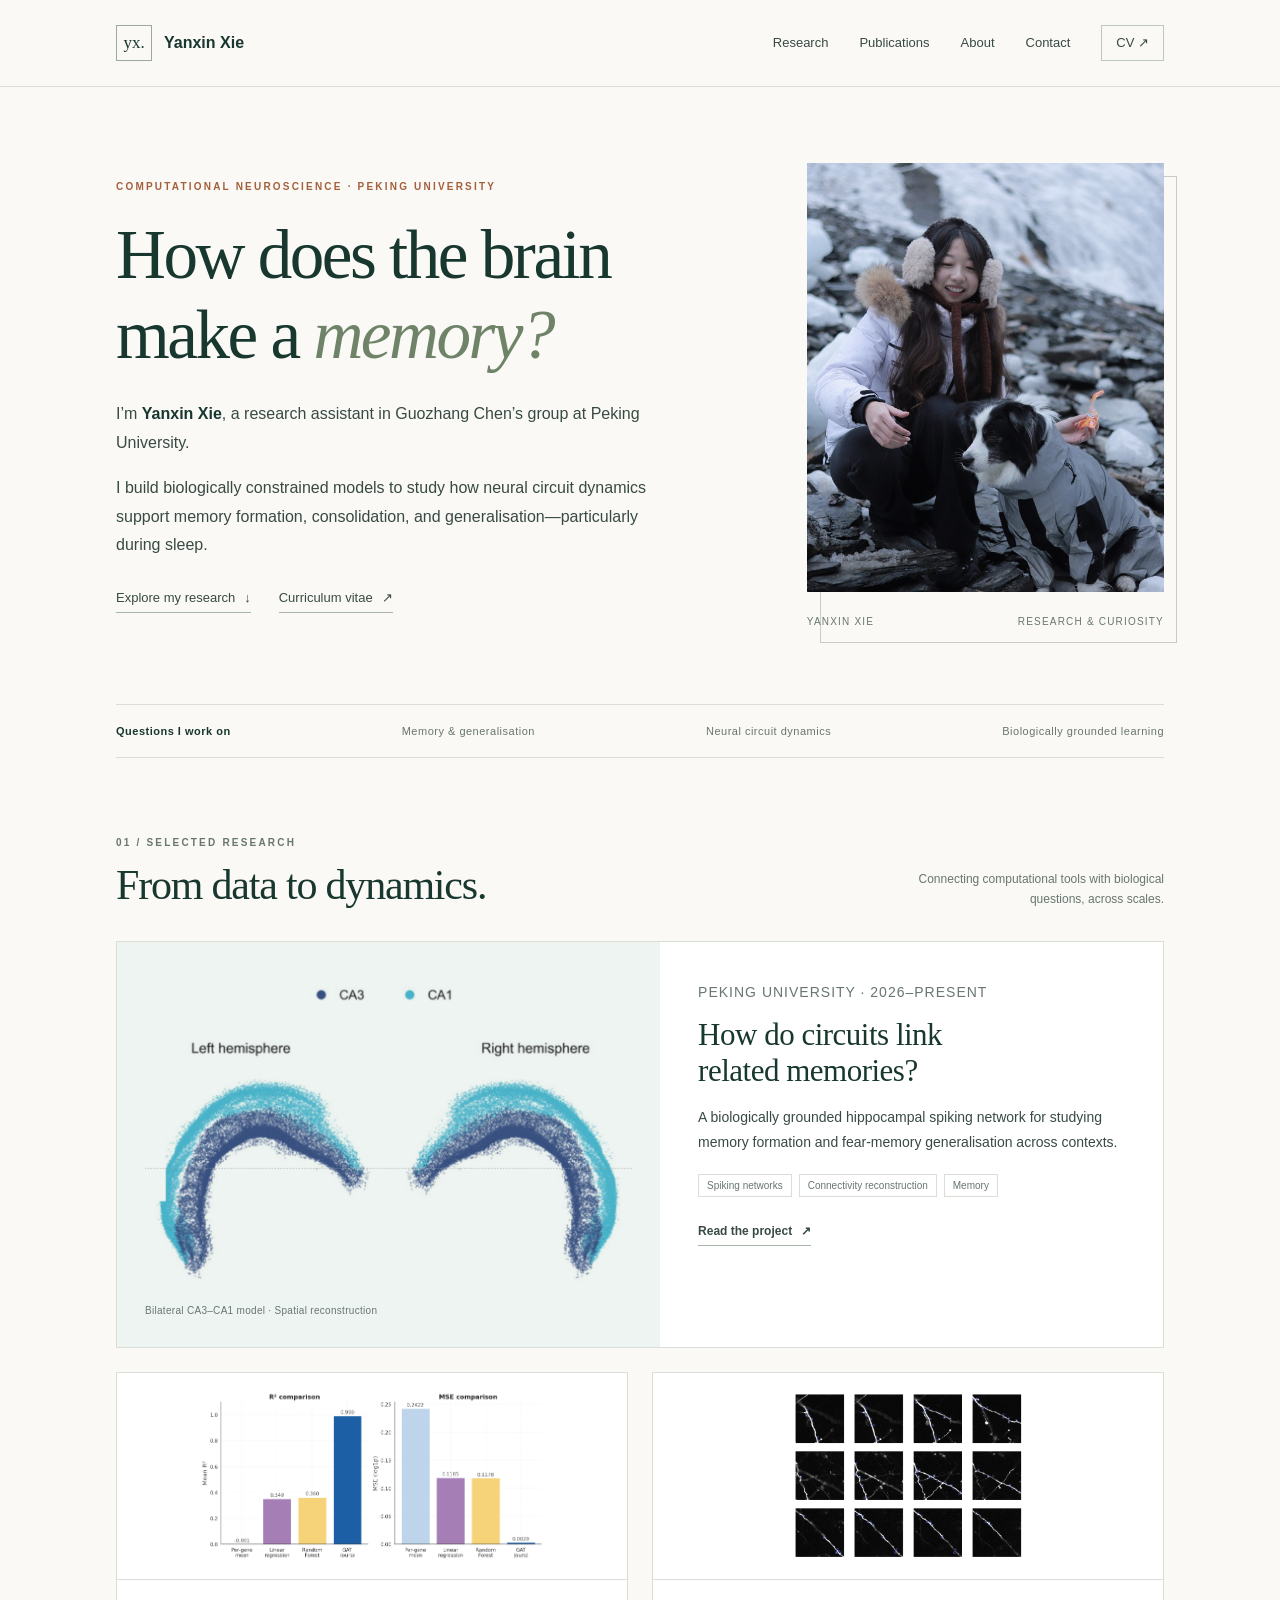
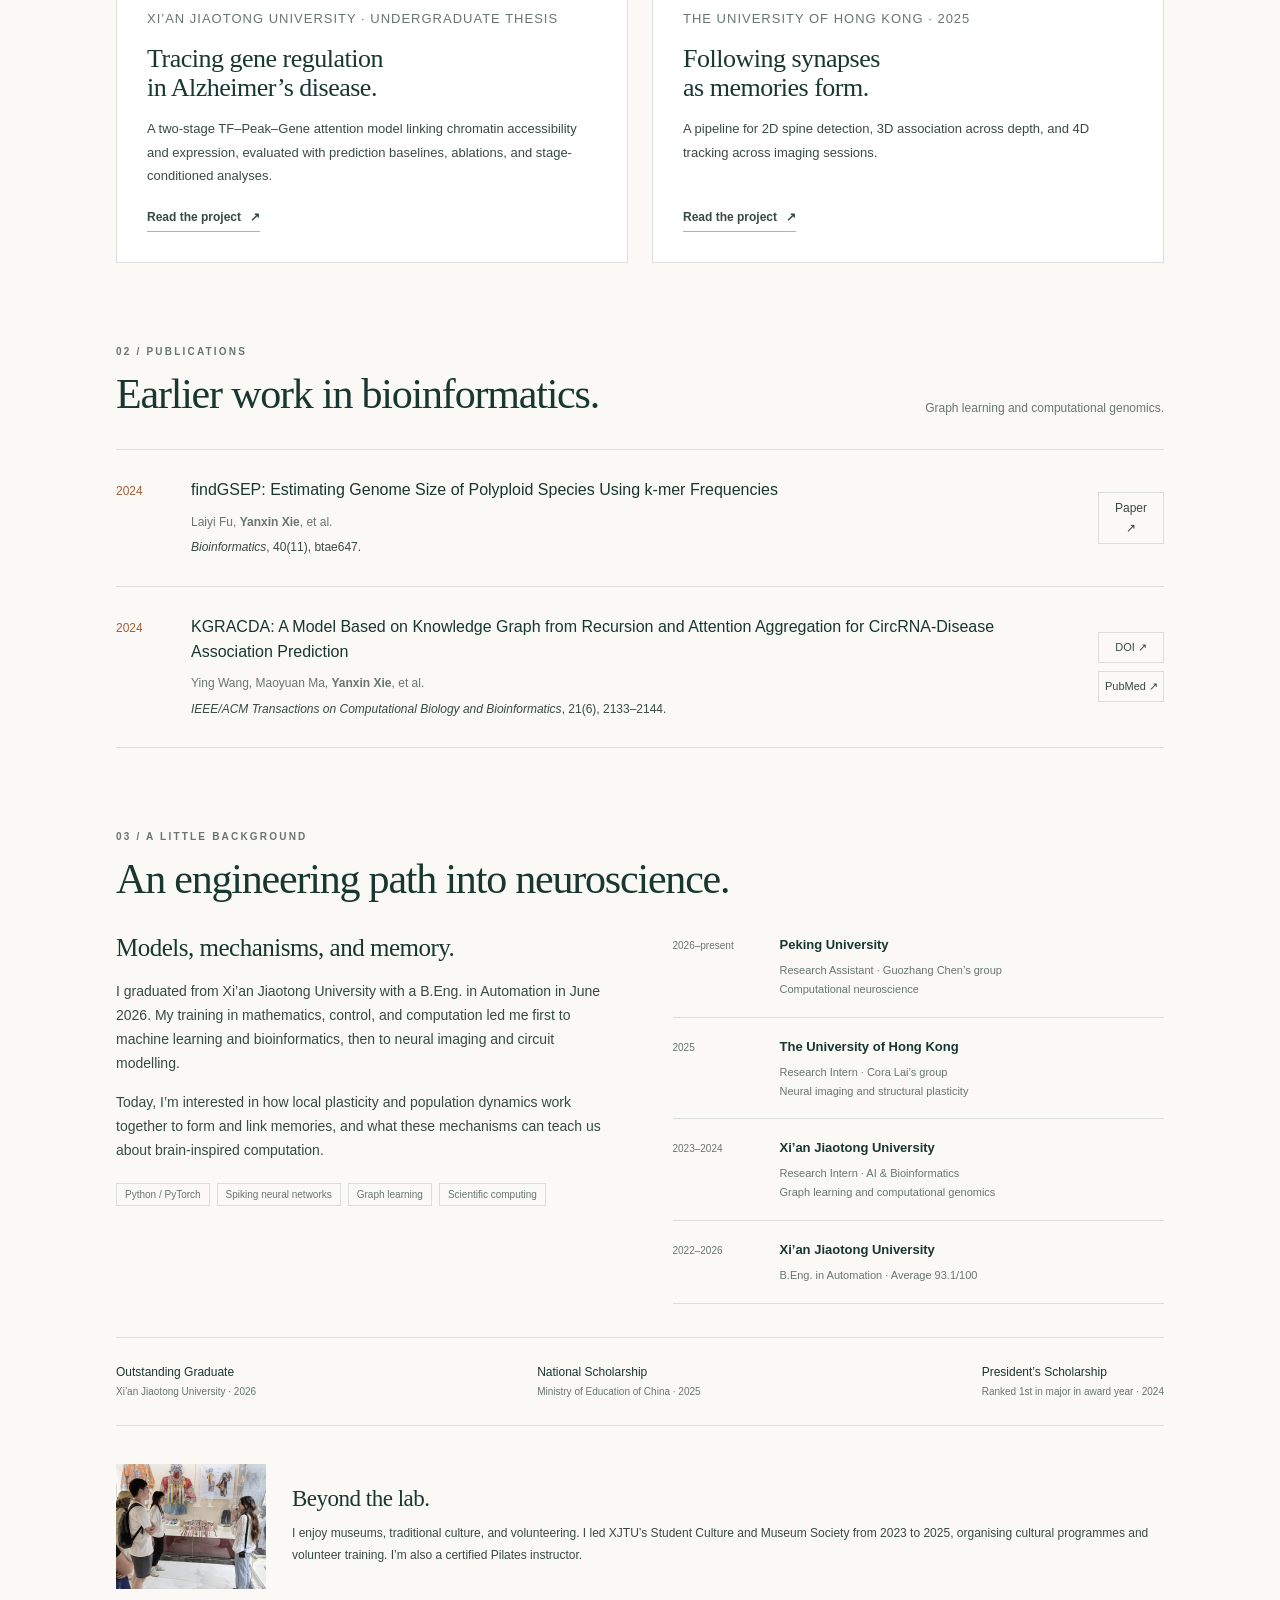
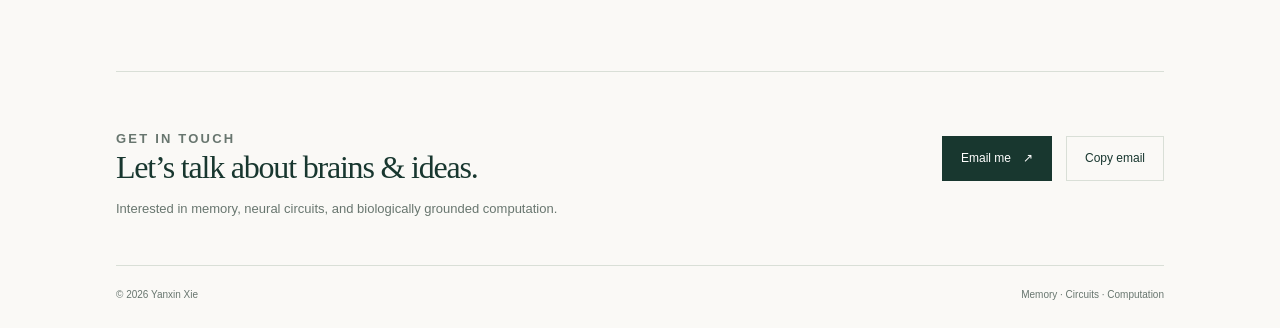
==== commit b1adb6f3: "Add PubMed alternative alongside KGRACDA DOI" ====
--- a/index.html
+++ b/index.html
@@ -34,7 +34,7 @@
 <article class="project-card"><a class="project-image" href="research/imaging.html" aria-label="Read the HKU spine-tracking project"><img src="assets/hku_detection_2d_v4.png" width="1457" height="1057" alt="Two-photon microscopy images with blue boxes marking detected dendritic spines" loading="lazy"></a><div class="card-copy"><p class="project-meta">The University of Hong Kong · 2025</p><h3>Following synapses<br>as memories form.</h3><p>A pipeline for 2D spine detection, 3D association across depth, and 4D tracking across imaging sessions.</p><a class="text-link project-link" href="research/imaging.html">Read the project <span aria-hidden="true">↗</span></a></div></article></div></section>
 <section class="section" id="publications" aria-labelledby="publications-title"><div class="section-heading"><div><p class="eyebrow">02 / Publications</p><h2 id="publications-title">Earlier work in bioinformatics.</h2></div><p class="section-note">Graph learning and computational genomics.</p></div>
 <div class="publications"><article class="publication"><span class="pub-year">2024</span><div><h3 class="pub-title"><a href="https://doi.org/10.1093/bioinformatics/btae647">findGSEP: Estimating Genome Size of Polyploid Species Using k-mer Frequencies</a></h3><p class="pub-authors">Laiyi Fu, <strong>Yanxin Xie</strong>, et al.</p><p class="pub-journal"><em>Bioinformatics</em>, 40(11), btae647.</p></div><a class="paper-link" href="https://doi.org/10.1093/bioinformatics/btae647" aria-label="Read the findGSEP paper">Paper ↗</a></article>
-<article class="publication"><span class="pub-year">2024</span><div><h3 class="pub-title"><a href="https://doi.org/10.1109/TCBB.2024.3447110">KGRACDA: A Model Based on Knowledge Graph from Recursion and Attention Aggregation for CircRNA-Disease Association Prediction</a></h3><p class="pub-authors">Ying Wang, Maoyuan Ma, <strong>Yanxin Xie</strong>, et al.</p><p class="pub-journal"><em>IEEE/ACM Transactions on Computational Biology and Bioinformatics</em>, 21(6), 2133–2144.</p></div><a class="paper-link" href="https://doi.org/10.1109/TCBB.2024.3447110" aria-label="Read the KGRACDA paper">Paper ↗</a></article></div></section>
+<article class="publication"><span class="pub-year">2024</span><div><h3 class="pub-title"><a href="https://doi.org/10.1109/TCBB.2024.3447110">KGRACDA: A Model Based on Knowledge Graph from Recursion and Attention Aggregation for CircRNA-Disease Association Prediction</a></h3><p class="pub-authors">Ying Wang, Maoyuan Ma, <strong>Yanxin Xie</strong>, et al.</p><p class="pub-journal"><em>IEEE/ACM Transactions on Computational Biology and Bioinformatics</em>, 21(6), 2133–2144.</p></div><div class="publication-links"><a class="paper-link" href="https://doi.org/10.1109/TCBB.2024.3447110" target="_blank" rel="noopener" aria-label="KGRACDA at the publisher via DOI">DOI ↗</a><a class="paper-link" href="https://pubmed.ncbi.nlm.nih.gov/39167510/" target="_blank" rel="noopener" aria-label="KGRACDA abstract and citation on PubMed">PubMed ↗</a></div></article></div></section>
 <section class="section" id="about" aria-labelledby="about-title"><div class="section-heading"><div><p class="eyebrow">03 / A little background</p><h2 id="about-title">An engineering path into neuroscience.</h2></div></div>
 <div class="about-layout"><div class="about-copy"><h3>Models, mechanisms, and memory.</h3><p>I graduated from Xi’an Jiaotong University with a B.Eng. in Automation in June 2026. My training in mathematics, control, and computation led me first to machine learning and bioinformatics, then to neural imaging and circuit modelling.</p><p>Today, I’m interested in how local plasticity and population dynamics work together to form and link memories, and what these mechanisms can teach us about brain-inspired computation.</p><div class="tags"><span class="tag">Python / PyTorch</span><span class="tag">Spiking neural networks</span><span class="tag">Graph learning</span><span class="tag">Scientific computing</span></div></div>
 <div aria-label="Education and research experience"><div class="experience-row"><span class="experience-date">2026–present</span><div><strong>Peking University</strong><p>Research Assistant · Guozhang Chen’s group<br>Computational neuroscience</p></div></div>
--- a/styles.css
+++ b/styles.css
@@ -12,3 +12,6 @@
 
 /* Full-resolution scientific-figure access, 2026-11-20. */
 .lightbox-original{margin-top:12px;font-size:12px}.detail-figure img[src*="dynamics-v3"]{max-height:none}
+
+/* Alternative bibliographic entry for publisher access restrictions. */
+.publication-links{display:flex;flex-direction:column;gap:8px;align-self:center}.publication-links .paper-link{width:66px;white-space:nowrap;font-size:11px;padding:5px 6px}@media(max-width:600px){.publication-links{grid-column:2;flex-direction:row;justify-self:start}}
